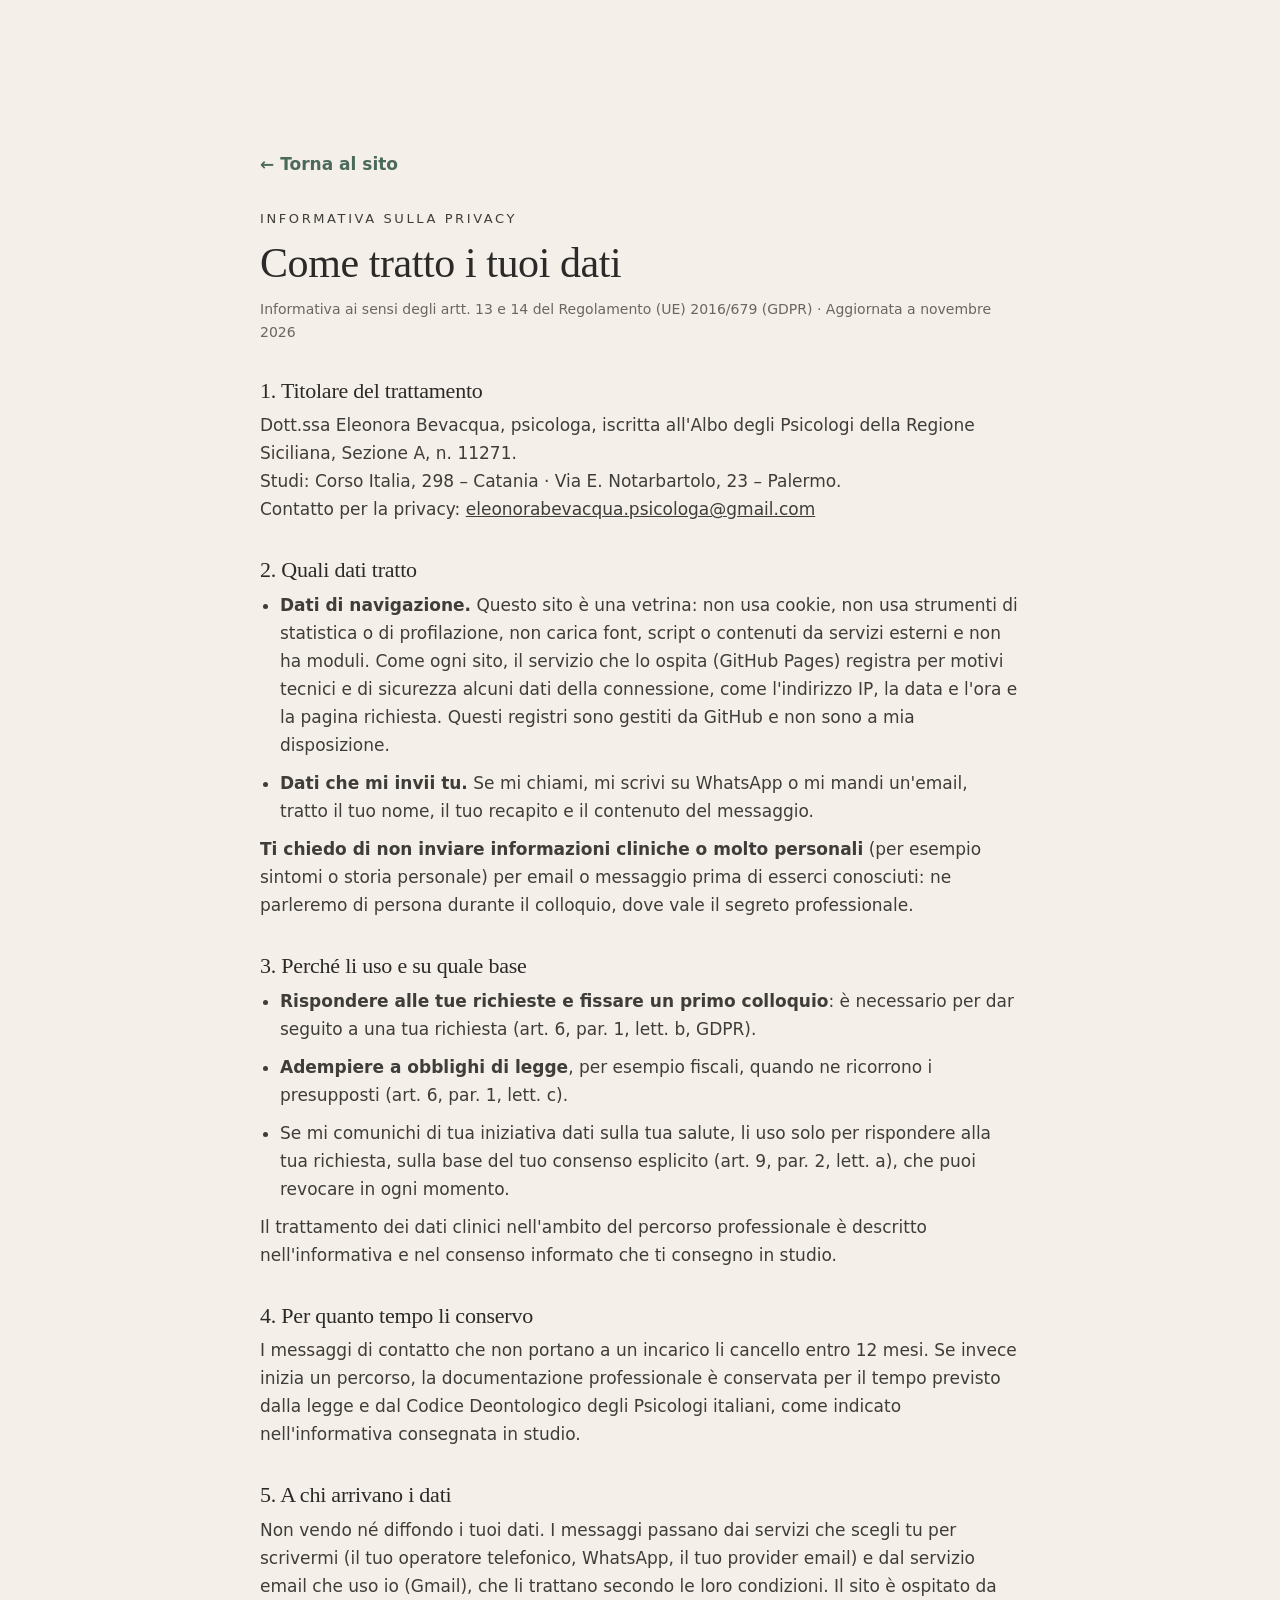
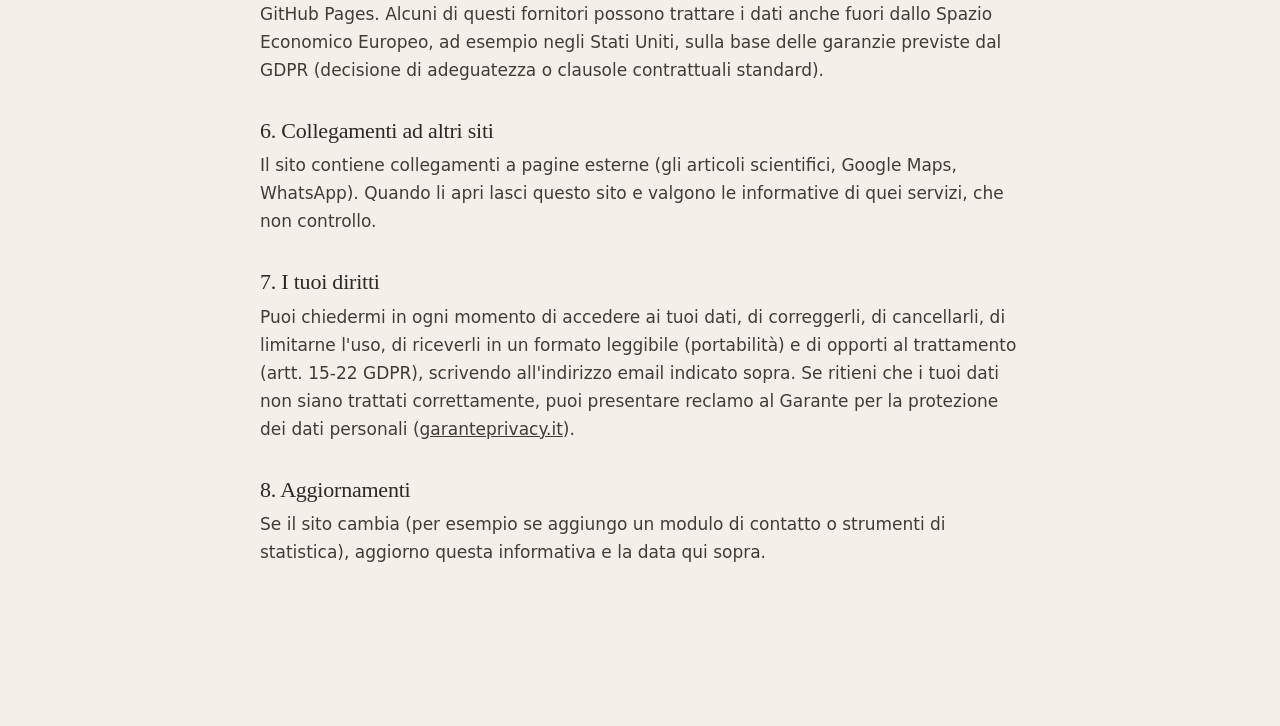
==== privacy.html @ ddfa0902 "Sito vetrina: prima versione (POC) Co-Authored-By: Claude Sonnet 5.5 <noreply@anthropic.com> Claude-" ====
<!DOCTYPE html>
<html lang="it">
<head>
<meta charset="utf-8">
<meta name="viewport" content="width=device-width, initial-scale=1">
<meta name="robots" content="noindex, nofollow">
<title>Informativa sulla privacy · Eleonora Bevacqua</title>
<link rel="icon" href="img/favicon.png" type="image/png">
<link rel="stylesheet" href="style.css">
<style>
.pv{max-width:760px}
.pv h2{font-size:clamp(28px,4vw,42px);margin-bottom:10px}
.pv h3{font-size:22px;margin:34px 0 8px}
.pv p,.pv li{color:#3f3d39;margin-bottom:10px}
.pv ul{padding-left:20px;margin-bottom:10px}
.pv .upd{color:var(--mute);font-size:14px;margin-bottom:26px}
.pv .back{display:inline-block;margin-bottom:30px;text-decoration:none;color:var(--sage-deep);font-weight:600}
</style>
</head>
<body>
<main class="sec"><div class="wrap pv">
<a class="back" href="index.html">← Torna al sito</a>
<p class="eyebrow">Informativa sulla privacy</p>
<h2>Come tratto i tuoi dati</h2>
<p class="upd">Informativa ai sensi degli artt. 13 e 14 del Regolamento (UE) 2016/679 (GDPR) · Aggiornata a novembre 2026</p>

<h3>1. Titolare del trattamento</h3>
<p>Dott.ssa Eleonora Bevacqua, psicologa, iscritta all'Albo degli Psicologi della Regione Siciliana, Sezione A, n. 11271.<br>
Studi: Corso Italia, 298 – Catania · Via E. Notarbartolo, 23 – Palermo.<br>
Contatto per la privacy: <a href="mailto:eleonorabevacqua.psicologa@gmail.com">eleonorabevacqua.psicologa@gmail.com</a></p>

<h3>2. Quali dati tratto</h3>
<ul>
<li><b>Dati di navigazione.</b> Questo sito è una vetrina: non usa cookie, non usa strumenti di statistica o di profilazione, non carica font, script o contenuti da servizi esterni e non ha moduli. Come ogni sito, il servizio che lo ospita (GitHub Pages) registra per motivi tecnici e di sicurezza alcuni dati della connessione, come l'indirizzo IP, la data e l'ora e la pagina richiesta. Questi registri sono gestiti da GitHub e non sono a mia disposizione.</li>
<li><b>Dati che mi invii tu.</b> Se mi chiami, mi scrivi su WhatsApp o mi mandi un'email, tratto il tuo nome, il tuo recapito e il contenuto del messaggio.</li>
</ul>
<p><b>Ti chiedo di non inviare informazioni cliniche o molto personali</b> (per esempio sintomi o storia personale) per email o messaggio prima di esserci conosciuti: ne parleremo di persona durante il colloquio, dove vale il segreto professionale.</p>

<h3>3. Perché li uso e su quale base</h3>
<ul>
<li><b>Rispondere alle tue richieste e fissare un primo colloquio</b>: è necessario per dar seguito a una tua richiesta (art. 6, par. 1, lett. b, GDPR).</li>
<li><b>Adempiere a obblighi di legge</b>, per esempio fiscali, quando ne ricorrono i presupposti (art. 6, par. 1, lett. c).</li>
<li>Se mi comunichi di tua iniziativa dati sulla tua salute, li uso solo per rispondere alla tua richiesta, sulla base del tuo consenso esplicito (art. 9, par. 2, lett. a), che puoi revocare in ogni momento.</li>
</ul>
<p>Il trattamento dei dati clinici nell'ambito del percorso professionale è descritto nell'informativa e nel consenso informato che ti consegno in studio.</p>

<h3>4. Per quanto tempo li conservo</h3>
<p>I messaggi di contatto che non portano a un incarico li cancello entro 12 mesi. Se invece inizia un percorso, la documentazione professionale è conservata per il tempo previsto dalla legge e dal Codice Deontologico degli Psicologi italiani, come indicato nell'informativa consegnata in studio.</p>

<h3>5. A chi arrivano i dati</h3>
<p>Non vendo né diffondo i tuoi dati. I messaggi passano dai servizi che scegli tu per scrivermi (il tuo operatore telefonico, WhatsApp, il tuo provider email) e dal servizio email che uso io (Gmail), che li trattano secondo le loro condizioni. Il sito è ospitato da GitHub Pages. Alcuni di questi fornitori possono trattare i dati anche fuori dallo Spazio Economico Europeo, ad esempio negli Stati Uniti, sulla base delle garanzie previste dal GDPR (decisione di adeguatezza o clausole contrattuali standard).</p>

<h3>6. Collegamenti ad altri siti</h3>
<p>Il sito contiene collegamenti a pagine esterne (gli articoli scientifici, Google Maps, WhatsApp). Quando li apri lasci questo sito e valgono le informative di quei servizi, che non controllo.</p>

<h3>7. I tuoi diritti</h3>
<p>Puoi chiedermi in ogni momento di accedere ai tuoi dati, di correggerli, di cancellarli, di limitarne l'uso, di riceverli in un formato leggibile (portabilità) e di opporti al trattamento (artt. 15-22 GDPR), scrivendo all'indirizzo email indicato sopra. Se ritieni che i tuoi dati non siano trattati correttamente, puoi presentare reclamo al Garante per la protezione dei dati personali (<a href="https://www.garanteprivacy.it" target="_blank" rel="noopener">garanteprivacy.it</a>).</p>

<h3>8. Aggiornamenti</h3>
<p>Se il sito cambia (per esempio se aggiungo un modulo di contatto o strumenti di statistica), aggiorno questa informativa e la data qui sopra.</p>
</div></main>
</body></html>
---- style.css ----
:root{
  --cream:#F4EFE9; --paper:#FBF8F4; --ink:#2B2A28; --mute:#6b675f;
  --sage:#8FAA9C; --sage-deep:#4C6A5C; --sage-soft:#dfe8e2; --clay:#C98B6B;
  --serif:"Iowan Old Style","Palatino Linotype",Palatino,"Book Antiqua",Georgia,serif;
  --sans:system-ui,-apple-system,"Segoe UI",Roboto,"Helvetica Neue",Arial,sans-serif;
  --ease:cubic-bezier(.2,.7,.2,1);
}
*{box-sizing:border-box;margin:0;padding:0}
html{scroll-behavior:smooth;scroll-padding-top:72px}
body{font-family:var(--sans);color:var(--ink);background:var(--cream);line-height:1.65;font-size:17px;-webkit-font-smoothing:antialiased;overflow-x:hidden}
img{max-width:100%;display:block}
a{color:inherit}
h1,h2,h3{font-family:var(--serif);font-weight:500;line-height:1.15;letter-spacing:-.01em}
.wrap{width:min(1120px,92vw);margin:0 auto}
.skip{position:absolute;left:-999px;top:8px;background:var(--ink);color:#fff;padding:8px 14px;border-radius:8px;z-index:200}
.skip:focus{left:8px}

/* barra di avanzamento + badge anteprima */
.progress{position:fixed;inset:0 0 auto 0;height:3px;z-index:120;background:transparent}
.progress i{display:block;height:100%;width:100%;background:var(--sage-deep);transform:scaleX(0);transform-origin:left}
.poc-badge{position:fixed;right:12px;bottom:12px;z-index:110;background:var(--ink);color:#fff;font-size:12px;letter-spacing:.08em;text-transform:uppercase;padding:6px 12px;border-radius:99px;opacity:.82;pointer-events:none}

/* header */
.top{position:fixed;inset:0 0 auto 0;z-index:100;display:flex;align-items:center;justify-content:space-between;padding:14px max(4vw,18px);transition:transform .45s var(--ease),background .3s,box-shadow .3s}
.top::before{content:"";position:absolute;inset:0;z-index:-2;background:rgba(244,239,233,.88);backdrop-filter:blur(12px);-webkit-backdrop-filter:blur(12px);box-shadow:0 1px 0 rgba(43,42,40,.08);opacity:0;transition:opacity .3s}
.top.solid::before{opacity:1}
.top.hide{transform:translateY(-110%)}
.brand{display:flex;align-items:center;gap:12px;text-decoration:none}
.brand img{height:28px;width:auto}
.brand span{display:flex;flex-direction:column;line-height:1.15}
.brand b{font-family:var(--serif);font-weight:500;font-size:18px}
.brand small{font-size:12px;letter-spacing:.14em;text-transform:uppercase;color:var(--mute)}
.nav{display:flex;align-items:center;gap:26px}
.nav a{text-decoration:none;font-size:15px;position:relative;padding:4px 0}
.nav a:not(.cta-mini)::after{content:"";position:absolute;left:0;bottom:0;height:1.5px;width:100%;background:var(--sage-deep);transform:scaleX(0);transform-origin:left;transition:transform .35s var(--ease)}
.nav a:not(.cta-mini):hover::after,.nav a.on::after{transform:scaleX(1)}
.cta-mini{background:var(--ink);color:#fff!important;padding:9px 18px!important;border-radius:99px;transition:background .25s,transform .25s}
.cta-mini:hover{background:var(--sage-deep);transform:translateY(-1px)}
.burger{display:none;background:none;border:0;width:44px;height:44px;position:relative;cursor:pointer}
.burger span{position:absolute;left:10px;right:10px;height:2px;background:var(--ink);border-radius:2px;transition:transform .35s var(--ease),top .35s var(--ease)}
.burger span:nth-child(1){top:18px}.burger span:nth-child(2){top:26px}
.burger[aria-expanded=true] span:nth-child(1){top:22px;transform:rotate(45deg)}
.burger[aria-expanded=true] span:nth-child(2){top:22px;transform:rotate(-45deg)}

/* hero */
.hero{position:relative;min-height:100svh;display:grid;place-items:center;text-align:center;padding:110px 0 80px;overflow:hidden;background:radial-gradient(120% 90% at 50% 0%,#fbf8f4 0%,var(--cream) 60%)}
.blob{position:absolute;border-radius:50%;filter:blur(70px);opacity:.55;will-change:transform}
.b1{width:46vmax;height:46vmax;left:-14vmax;top:-12vmax;background:var(--sage-soft)}
.b2{width:38vmax;height:38vmax;right:-12vmax;top:10vh;background:#f0d9cb}
.b3{width:30vmax;height:30vmax;left:30vw;bottom:-16vmax;background:#d3e0d8}
.hero-in{position:relative;z-index:2;width:min(860px,92vw)}
.logo-stage{position:relative;width:min(560px,80vw);margin:0 auto 26px;color:var(--ink);cursor:pointer;-webkit-tap-highlight-color:transparent}
.logo-svg{display:block;width:100%;height:auto;overflow:visible}
/* tracciamento: ogni linea si disegna da sola, poi le sedie si avvicinano piano */
.logo-svg .ln{stroke-dasharray:1;stroke-dashoffset:1;opacity:0}
.logo-stage.draw .logo-svg .ln{animation:draw 1.5s cubic-bezier(.5,.1,.2,1) forwards}
.logo-stage.draw .logo-svg .shell{animation-delay:.2s}
.logo-stage.draw .logo-svg .legA{animation-delay:.9s}
.logo-stage.draw .logo-svg .rail{animation-delay:1.25s}
.logo-stage.draw .logo-svg .legB{animation-delay:1.45s}
.logo-stage.draw .logo-svg .wave{animation-delay:2.3s;animation-duration:1.4s}
@keyframes draw{0%{opacity:1;stroke-dashoffset:1}100%{opacity:1;stroke-dashoffset:0}}
.logo-svg .chair{transform-box:view-box;will-change:transform}
.logo-svg .dot,.logo-svg .halo{stroke:none;fill:var(--sage-deep);opacity:0;transition:opacity 1.2s ease}
.logo-svg .dot{filter:none}
.logo-svg .halo{fill:var(--sage);fill-opacity:.22}
.logo-stage.live .dot{opacity:1}.logo-stage.live .halo{opacity:1}
.logo-stage:hover .ln{stroke:var(--sage-deep);transition:stroke .5s}
.logo-svg .ln{transition:stroke .5s}
.eyebrow{font-size:13px;letter-spacing:.2em;text-transform:uppercase;color:var(--sage-deep);margin-bottom:14px}
.hero h1{font-size:clamp(40px,7.4vw,84px);margin-bottom:18px}
.hero h1 span{font-style:italic;color:var(--sage-deep)}
.lead{font-size:clamp(17px,2vw,21px);color:var(--mute);max-width:600px;margin:0 auto 32px}
.hero-cta{display:flex;gap:14px;justify-content:center;flex-wrap:wrap}
.btn{display:inline-flex;align-items:center;justify-content:center;gap:8px;padding:14px 26px;border-radius:99px;text-decoration:none;font-size:16px;border:1.5px solid transparent;transition:transform .25s var(--ease),background .25s,color .25s,border-color .25s,box-shadow .25s;cursor:pointer;text-align:center}
.btn:hover{transform:translateY(-2px)}
.btn.primary{background:var(--ink);color:#fff;box-shadow:0 8px 22px -10px rgba(43,42,40,.6)}
.btn.primary:hover{background:var(--sage-deep)}
.btn.ghost{border-color:var(--ink);color:var(--ink)}
.btn.ghost:hover{background:var(--ink);color:#fff}
.btn.wa{background:#2f7d5b;color:#fff}.btn.wa:hover{background:#256548}
.scroll-hint{position:absolute;bottom:22px;left:50%;width:26px;height:42px;margin-left:-13px;border:1.5px solid var(--ink);border-radius:14px;opacity:.5;z-index:2}
.scroll-hint span{position:absolute;left:50%;top:8px;width:3px;height:8px;margin-left:-1.5px;background:var(--ink);border-radius:2px;animation:wheel 1.8s ease-in-out infinite}
@keyframes wheel{0%{transform:translateY(0);opacity:1}70%{transform:translateY(14px);opacity:0}100%{opacity:0}}

/* comparsa iniziale hero */
.rise{opacity:0;transform:translateY(22px)}
.ready .rise{opacity:1;transform:none;transition:opacity .9s ease,transform .9s var(--ease)}
.ready .d1{transition-delay:.9s}.ready .d2{transition-delay:1.05s}.ready .d3{transition-delay:1.2s}.ready .d4{transition-delay:1.35s}

/* sezioni */
.sec{padding:clamp(80px,12vw,150px) 0;position:relative}
.sec h2{font-size:clamp(30px,4.6vw,54px);margin-bottom:22px;max-width:16em}
.sub{color:var(--mute);max-width:560px;margin-bottom:38px}
.two{display:grid;grid-template-columns:1fr 1.25fr;gap:clamp(30px,6vw,90px);align-items:start}
.side{position:sticky;top:120px}
.words{font-size:clamp(20px,2.4vw,28px);line-height:1.55;font-family:var(--serif)}
.words .w{opacity:.22;transition:opacity .35s}
.words .w.on{opacity:1}
/* cornice 3: rettangolo arrotondato con forma morbida salvia sfalsata */
.portrait{position:relative;margin:38px 0 26px;max-width:230px}
.portrait::before{content:"";position:absolute;z-index:0;inset:18px -22px -22px 22px;background:var(--sage-soft);border-radius:60% 40% 55% 45%/50% 60% 40% 50%;transform:translate(14px,14px) scale(.92);opacity:0;transition:transform 1.4s var(--ease) .15s,opacity 1.2s ease .15s}
.portrait.in::before{transform:none;opacity:1}
.ph{position:relative;z-index:1;aspect-ratio:220/270;border-radius:26px;overflow:hidden;background:var(--sage-soft);box-shadow:0 26px 40px -28px rgba(43,42,40,.55)}
.ph img{width:100%;height:100%;object-fit:cover;object-position:50% 20%;transform:scale(1.06);transition:transform 1.6s var(--ease)}
.portrait.in .ph img{transform:scale(1)}
/* variante per il ritratto a mezzo busto (4:5): aggiungere class="portrait half" nell'HTML */
.portrait.half{max-width:340px}
.portrait.half .ph{aspect-ratio:4/5;border-radius:28px}
.portrait.half .ph img{object-position:50% 25%}
.facts{display:grid;grid-template-columns:repeat(3,1fr);gap:18px;margin-top:48px}
.fact{border-top:1.5px solid var(--ink);padding-top:14px}
.fact b{display:block;font-family:var(--serif);font-weight:500;font-size:clamp(34px,4.4vw,54px);line-height:1;color:var(--sage-deep)}
.fact span{font-size:14px;color:var(--mute)}

.areas{background:var(--paper)}
.cards{display:grid;grid-template-columns:repeat(4,1fr);gap:18px;margin-top:40px}
.card{background:var(--cream);border-radius:22px;padding:28px 24px 30px;border:1px solid rgba(43,42,40,.08);transition:transform .4s var(--ease),box-shadow .4s,background .4s;position:relative;overflow:hidden}
.card::before{content:"";position:absolute;inset:auto -30% -50% auto;width:80%;height:80%;border-radius:50%;background:var(--sage-soft);opacity:0;transition:opacity .5s,transform .6s var(--ease);transform:scale(.6)}
.card:hover{transform:translateY(-6px);box-shadow:0 24px 40px -26px rgba(43,42,40,.5)}
.card:hover::before{opacity:.7;transform:scale(1)}
.card>*{position:relative}
.num{font-family:var(--serif);font-style:italic;color:var(--clay);font-size:20px}
.card h3{font-size:24px;margin:30px 0 10px}
.card p{font-size:15.5px;color:var(--mute)}

.how{background:var(--sage-deep);color:#f4efe9}
.how .eyebrow{color:#cfe0d6}
.steps{list-style:none;display:grid;grid-template-columns:repeat(4,1fr);gap:26px;margin-top:50px;position:relative}
.steps::before{content:"";position:absolute;left:0;right:0;top:23px;height:1.5px;background:rgba(244,239,233,.28)}
.steps li{position:relative}
.steps span{display:grid;place-items:center;width:46px;height:46px;border-radius:50%;background:var(--cream);color:var(--sage-deep);font-family:var(--serif);font-size:22px;margin-bottom:22px;position:relative}
.steps h3{font-size:22px;margin-bottom:8px}
.steps p{font-size:15.5px;color:#d8e4dc}

.tl{position:relative;margin-top:50px;padding-left:34px;max-width:820px}
.tl-line{position:absolute;left:6px;top:8px;bottom:8px;width:2px;background:rgba(43,42,40,.12)}
.tl-line i{display:block;width:100%;height:100%;background:var(--sage-deep);transform:scaleY(0);transform-origin:top}
.tl-item{position:relative;padding-bottom:34px}
.tl-item::before{content:"";position:absolute;left:-34px;top:8px;width:14px;height:14px;border-radius:50%;background:var(--cream);border:2px solid var(--sage-deep);transition:background .4s,transform .4s var(--ease)}
.tl-item.in::before{background:var(--sage-deep);transform:scale(1.15)}
.tl time{display:block;font-size:13px;letter-spacing:.16em;text-transform:uppercase;color:var(--clay);margin-bottom:4px}
.tl h3{font-size:clamp(20px,2.4vw,26px);margin-bottom:4px}
.tl p{color:var(--mute);font-size:15.5px}

.research{background:var(--paper)}
.pubs{list-style:none;border-top:1.5px solid var(--ink)}
.pubs li{border-bottom:1px solid rgba(43,42,40,.14)}
.pubs a{display:grid;grid-template-columns:70px 1fr auto;gap:22px;align-items:baseline;padding:22px 6px;text-decoration:none;transition:background .3s,padding .3s var(--ease)}
.pubs a:hover{background:var(--sage-soft);padding-left:18px}
.pubs .y{font-family:var(--serif);font-style:italic;color:var(--clay);font-size:19px}
.pubs .t{font-family:var(--serif);font-size:clamp(17px,1.9vw,21px);line-height:1.35}
.pubs .j{font-size:13px;color:var(--mute);text-align:right;max-width:210px}

.places{display:grid;grid-template-columns:repeat(auto-fit,minmax(250px,1fr));gap:20px;margin-top:40px}
.place{position:relative;display:block;background:var(--paper);border:1px solid rgba(43,42,40,.1);border-radius:24px;padding:34px 30px 32px;text-decoration:none;overflow:hidden;transition:transform .4s var(--ease),box-shadow .4s}
.place:hover{transform:translateY(-5px);box-shadow:0 26px 40px -28px rgba(43,42,40,.55)}
.place h3{font-size:34px;margin:40px 0 4px}
.place p{color:var(--mute)}
.go{display:inline-block;margin-top:20px;color:var(--sage-deep);font-weight:600;transition:transform .3s var(--ease)}
.place:hover .go{transform:translateX(6px)}
.pin{position:absolute;top:30px;left:30px;width:20px;height:20px;border-radius:50% 50% 50% 0;transform:rotate(-45deg);background:var(--clay)}
.pin::after{content:"";position:absolute;inset:6px;border-radius:50%;background:var(--paper)}
.pin.online{border-radius:50%;transform:none;background:none;border:3px solid var(--clay)}
.pin.online::after{inset:3px;background:var(--clay)}
.go.off{color:var(--mute);font-weight:500}
.place:hover .go.off{transform:none}

.contact{text-align:center;background:radial-gradient(90% 90% at 50% 100%,var(--sage-soft),var(--cream))}
.contact h2,.contact .sub{margin-left:auto;margin-right:auto}
.contact-btns{display:flex;flex-wrap:wrap;gap:14px;justify-content:center}
.note{margin-top:34px;font-size:14px;color:var(--mute)}

.foot{background:var(--ink);color:#d7d3cb;padding:46px 0;font-size:14px}
.foot .wrap{display:grid;gap:12px;justify-items:center;text-align:center}
.foot-brand{display:flex;align-items:center;gap:14px;text-align:left;margin-bottom:6px}
.foot-brand img{filter:invert(1);opacity:.85}
.foot-brand b{display:block;font-family:var(--serif);font-weight:500;font-size:20px;color:#fff}
.foot a{color:#fff}
.todo{background:#c98b6b;color:#fff;padding:0 6px;border-radius:4px}

/* reveal */
.reveal{opacity:0;transform:translateY(34px);transition:opacity .9s ease,transform .9s var(--ease)}
.reveal.in{opacity:1;transform:none}
.cards .reveal:nth-child(2),.steps .reveal:nth-child(2),.facts .reveal:nth-child(2){transition-delay:.1s}
.cards .reveal:nth-child(3),.steps .reveal:nth-child(3),.facts .reveal:nth-child(3){transition-delay:.2s}
.cards .reveal:nth-child(4),.steps .reveal:nth-child(4){transition-delay:.3s}

/* tablet e telefono */
@media(max-width:980px){
  .cards{grid-template-columns:repeat(2,1fr)}
  .steps{grid-template-columns:repeat(2,1fr);row-gap:40px}.steps::before{display:none}
  .two{grid-template-columns:1fr}.side{position:static}
}
@media(max-width:820px){
  .burger{display:block}
  .nav{position:fixed;inset:0;background:var(--cream);flex-direction:column;justify-content:center;gap:22px;font-size:22px;transform:translateY(-100%);transition:transform .5s var(--ease);z-index:-1}
  .nav a{font-size:24px;font-family:var(--serif)}
  .nav.open{transform:none}
  .nav.open~.burger{position:relative;z-index:2}
  .top.hide{transform:none}
}
@media(max-width:620px){
  body{font-size:16.5px}
  .cards{grid-template-columns:1fr}
  .steps{grid-template-columns:1fr}
  .facts{grid-template-columns:1fr 1fr 1fr;gap:10px}
  .fact span{font-size:12.5px}
  .pubs a{grid-template-columns:1fr;gap:6px}.pubs .j{text-align:left;max-width:none}
  .brand small{display:none}
  .btn{width:100%}
  .hero-cta,.contact-btns{flex-direction:column;align-items:stretch}
  .poc-badge{bottom:8px;right:8px}
}

/* riduci movimento */
@media(prefers-reduced-motion:reduce){
  *{animation:none!important;transition-duration:.01ms!important;transition-delay:0s!important;scroll-behavior:auto!important}
  .rise,.reveal{opacity:1!important;transform:none!important}
  .logo-svg .ln{stroke-dashoffset:0!important;opacity:1!important}
  .words .w{opacity:1!important}
  .tl-line i,.progress i{transform:none!important}
}
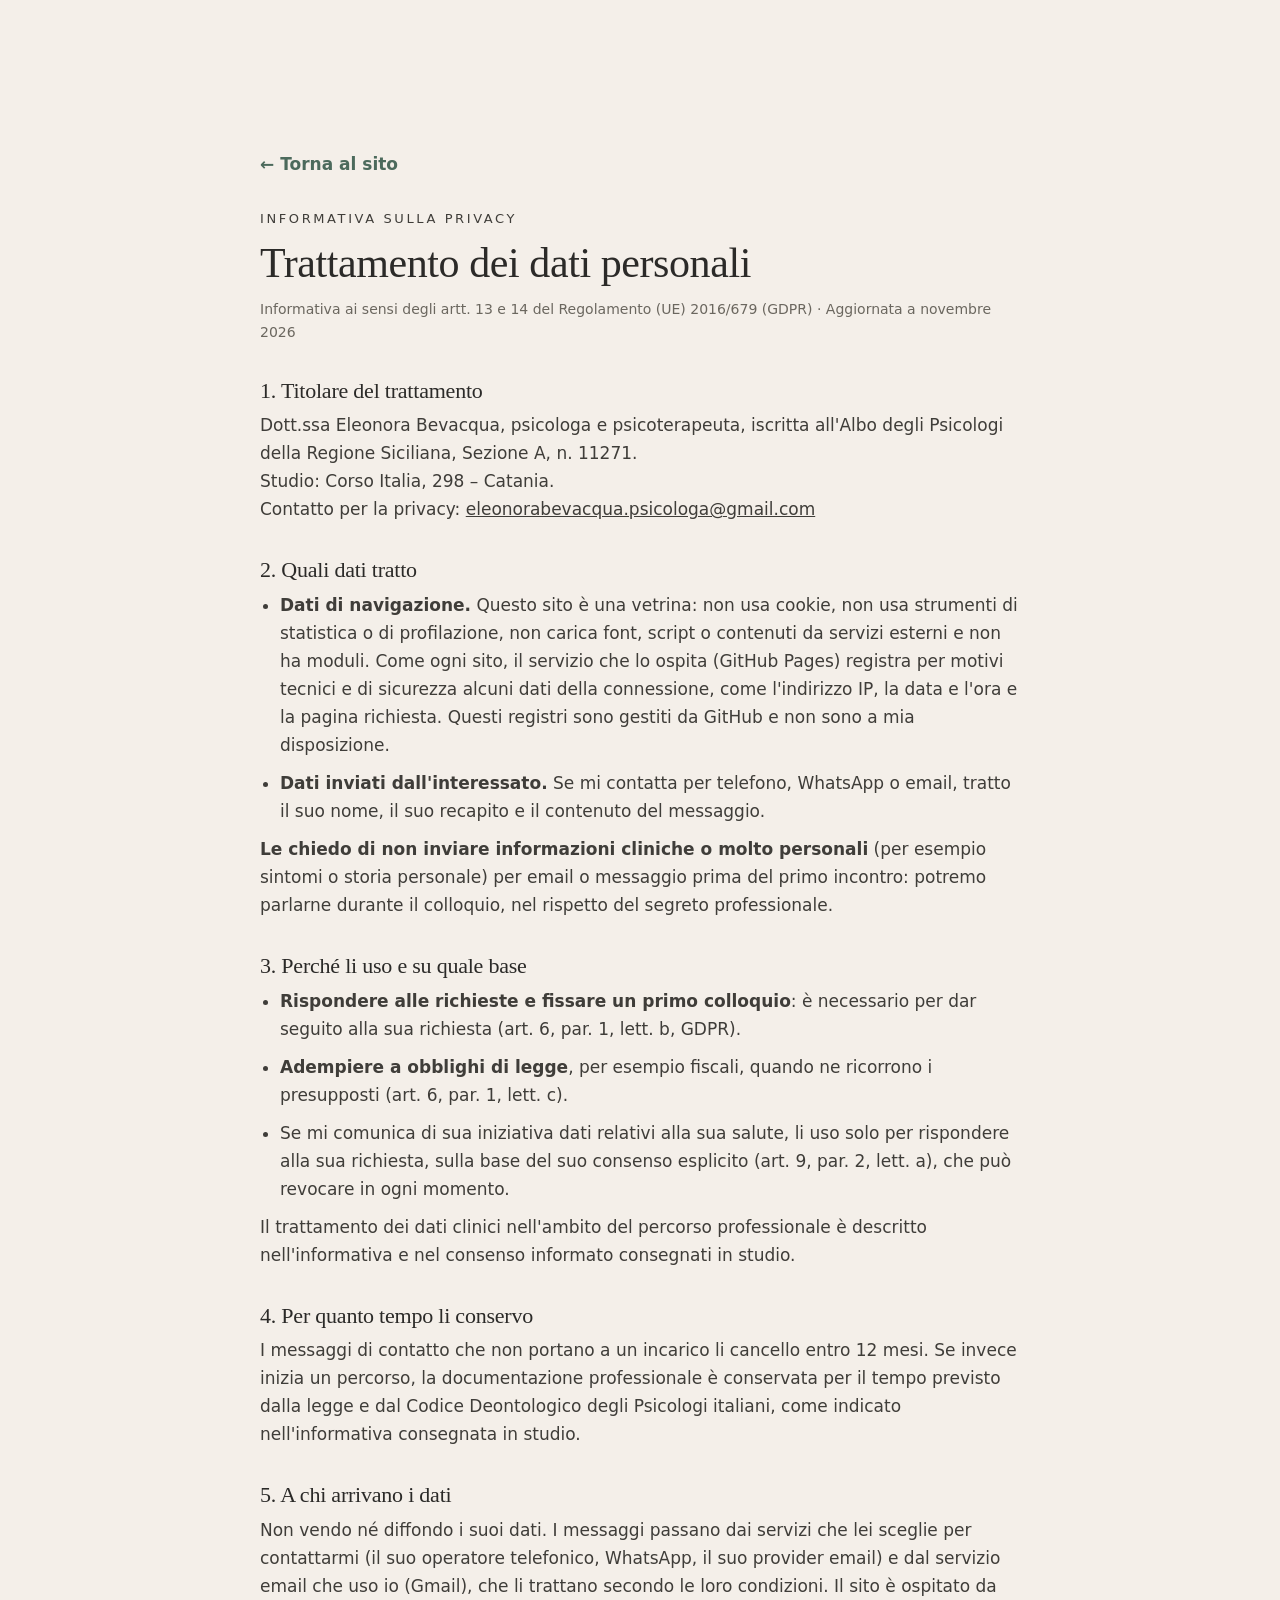
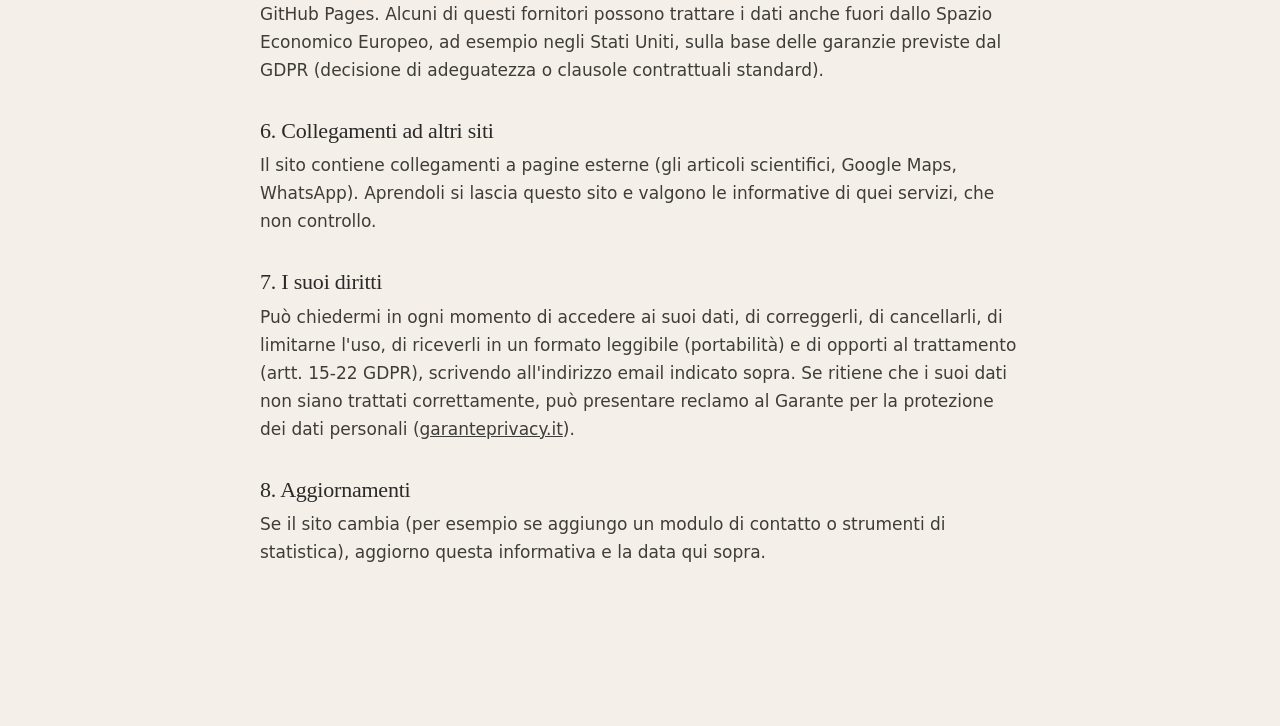
==== commit 0223db5a: "Revisione richiesta dalla dottoressa: registro formale, titoli, aree espandibili, percorso in ordine" ====
--- a/privacy.html
+++ b/privacy.html
@@ -21,40 +21,40 @@
 <main class="sec"><div class="wrap pv">
 <a class="back" href="index.html">← Torna al sito</a>
 <p class="eyebrow">Informativa sulla privacy</p>
-<h2>Come tratto i tuoi dati</h2>
+<h2>Trattamento dei dati personali</h2>
 <p class="upd">Informativa ai sensi degli artt. 13 e 14 del Regolamento (UE) 2016/679 (GDPR) · Aggiornata a novembre 2026</p>
 
 <h3>1. Titolare del trattamento</h3>
-<p>Dott.ssa Eleonora Bevacqua, psicologa, iscritta all'Albo degli Psicologi della Regione Siciliana, Sezione A, n. 11271.<br>
-Studi: Corso Italia, 298 – Catania · Via E. Notarbartolo, 23 – Palermo.<br>
+<p>Dott.ssa Eleonora Bevacqua, psicologa e psicoterapeuta, iscritta all'Albo degli Psicologi della Regione Siciliana, Sezione A, n. 11271.<br>
+Studio: Corso Italia, 298 – Catania.<br>
 Contatto per la privacy: <a href="mailto:eleonorabevacqua.psicologa@gmail.com">eleonorabevacqua.psicologa@gmail.com</a></p>
 
 <h3>2. Quali dati tratto</h3>
 <ul>
 <li><b>Dati di navigazione.</b> Questo sito è una vetrina: non usa cookie, non usa strumenti di statistica o di profilazione, non carica font, script o contenuti da servizi esterni e non ha moduli. Come ogni sito, il servizio che lo ospita (GitHub Pages) registra per motivi tecnici e di sicurezza alcuni dati della connessione, come l'indirizzo IP, la data e l'ora e la pagina richiesta. Questi registri sono gestiti da GitHub e non sono a mia disposizione.</li>
-<li><b>Dati che mi invii tu.</b> Se mi chiami, mi scrivi su WhatsApp o mi mandi un'email, tratto il tuo nome, il tuo recapito e il contenuto del messaggio.</li>
+<li><b>Dati inviati dall'interessato.</b> Se mi contatta per telefono, WhatsApp o email, tratto il suo nome, il suo recapito e il contenuto del messaggio.</li>
 </ul>
-<p><b>Ti chiedo di non inviare informazioni cliniche o molto personali</b> (per esempio sintomi o storia personale) per email o messaggio prima di esserci conosciuti: ne parleremo di persona durante il colloquio, dove vale il segreto professionale.</p>
+<p><b>Le chiedo di non inviare informazioni cliniche o molto personali</b> (per esempio sintomi o storia personale) per email o messaggio prima del primo incontro: potremo parlarne durante il colloquio, nel rispetto del segreto professionale.</p>
 
 <h3>3. Perché li uso e su quale base</h3>
 <ul>
-<li><b>Rispondere alle tue richieste e fissare un primo colloquio</b>: è necessario per dar seguito a una tua richiesta (art. 6, par. 1, lett. b, GDPR).</li>
+<li><b>Rispondere alle richieste e fissare un primo colloquio</b>: è necessario per dar seguito alla sua richiesta (art. 6, par. 1, lett. b, GDPR).</li>
 <li><b>Adempiere a obblighi di legge</b>, per esempio fiscali, quando ne ricorrono i presupposti (art. 6, par. 1, lett. c).</li>
-<li>Se mi comunichi di tua iniziativa dati sulla tua salute, li uso solo per rispondere alla tua richiesta, sulla base del tuo consenso esplicito (art. 9, par. 2, lett. a), che puoi revocare in ogni momento.</li>
+<li>Se mi comunica di sua iniziativa dati relativi alla sua salute, li uso solo per rispondere alla sua richiesta, sulla base del suo consenso esplicito (art. 9, par. 2, lett. a), che può revocare in ogni momento.</li>
 </ul>
-<p>Il trattamento dei dati clinici nell'ambito del percorso professionale è descritto nell'informativa e nel consenso informato che ti consegno in studio.</p>
+<p>Il trattamento dei dati clinici nell'ambito del percorso professionale è descritto nell'informativa e nel consenso informato consegnati in studio.</p>
 
 <h3>4. Per quanto tempo li conservo</h3>
 <p>I messaggi di contatto che non portano a un incarico li cancello entro 12 mesi. Se invece inizia un percorso, la documentazione professionale è conservata per il tempo previsto dalla legge e dal Codice Deontologico degli Psicologi italiani, come indicato nell'informativa consegnata in studio.</p>
 
 <h3>5. A chi arrivano i dati</h3>
-<p>Non vendo né diffondo i tuoi dati. I messaggi passano dai servizi che scegli tu per scrivermi (il tuo operatore telefonico, WhatsApp, il tuo provider email) e dal servizio email che uso io (Gmail), che li trattano secondo le loro condizioni. Il sito è ospitato da GitHub Pages. Alcuni di questi fornitori possono trattare i dati anche fuori dallo Spazio Economico Europeo, ad esempio negli Stati Uniti, sulla base delle garanzie previste dal GDPR (decisione di adeguatezza o clausole contrattuali standard).</p>
+<p>Non vendo né diffondo i suoi dati. I messaggi passano dai servizi che lei sceglie per contattarmi (il suo operatore telefonico, WhatsApp, il suo provider email) e dal servizio email che uso io (Gmail), che li trattano secondo le loro condizioni. Il sito è ospitato da GitHub Pages. Alcuni di questi fornitori possono trattare i dati anche fuori dallo Spazio Economico Europeo, ad esempio negli Stati Uniti, sulla base delle garanzie previste dal GDPR (decisione di adeguatezza o clausole contrattuali standard).</p>
 
 <h3>6. Collegamenti ad altri siti</h3>
-<p>Il sito contiene collegamenti a pagine esterne (gli articoli scientifici, Google Maps, WhatsApp). Quando li apri lasci questo sito e valgono le informative di quei servizi, che non controllo.</p>
+<p>Il sito contiene collegamenti a pagine esterne (gli articoli scientifici, Google Maps, WhatsApp). Aprendoli si lascia questo sito e valgono le informative di quei servizi, che non controllo.</p>
 
-<h3>7. I tuoi diritti</h3>
-<p>Puoi chiedermi in ogni momento di accedere ai tuoi dati, di correggerli, di cancellarli, di limitarne l'uso, di riceverli in un formato leggibile (portabilità) e di opporti al trattamento (artt. 15-22 GDPR), scrivendo all'indirizzo email indicato sopra. Se ritieni che i tuoi dati non siano trattati correttamente, puoi presentare reclamo al Garante per la protezione dei dati personali (<a href="https://www.garanteprivacy.it" target="_blank" rel="noopener">garanteprivacy.it</a>).</p>
+<h3>7. I suoi diritti</h3>
+<p>Può chiedermi in ogni momento di accedere ai suoi dati, di correggerli, di cancellarli, di limitarne l'uso, di riceverli in un formato leggibile (portabilità) e di opporti al trattamento (artt. 15-22 GDPR), scrivendo all'indirizzo email indicato sopra. Se ritiene che i suoi dati non siano trattati correttamente, può presentare reclamo al Garante per la protezione dei dati personali (<a href="https://www.garanteprivacy.it" target="_blank" rel="noopener">garanteprivacy.it</a>).</p>
 
 <h3>8. Aggiornamenti</h3>
 <p>Se il sito cambia (per esempio se aggiungo un modulo di contatto o strumenti di statistica), aggiorno questa informativa e la data qui sopra.</p>
--- a/style.css
+++ b/style.css
@@ -18,7 +18,7 @@
 /* barra di avanzamento + badge anteprima */
 .progress{position:fixed;inset:0 0 auto 0;height:3px;z-index:120;background:transparent}
 .progress i{display:block;height:100%;width:100%;background:var(--sage-deep);transform:scaleX(0);transform-origin:left}
-.poc-badge{position:fixed;right:12px;bottom:12px;z-index:110;background:var(--ink);color:#fff;font-size:12px;letter-spacing:.08em;text-transform:uppercase;padding:6px 12px;border-radius:99px;opacity:.82;pointer-events:none}
+.poc-badge{position:fixed;left:12px;bottom:12px;z-index:110;background:var(--ink);color:#fff;font-size:12px;letter-spacing:.08em;text-transform:uppercase;padding:6px 12px;border-radius:99px;opacity:.82;pointer-events:none}
 
 /* header */
 .top{position:fixed;inset:0 0 auto 0;z-index:100;display:flex;align-items:center;justify-content:space-between;padding:14px max(4vw,18px);transition:transform .45s var(--ease),background .3s,box-shadow .3s}
@@ -114,14 +114,14 @@
 .fact span{font-size:14px;color:var(--mute)}
 
 .areas{background:var(--paper)}
-.cards{display:grid;grid-template-columns:repeat(4,1fr);gap:18px;margin-top:40px}
+.cards{display:grid;grid-template-columns:repeat(2,1fr);gap:20px;margin-top:40px;align-items:start}
 .card{background:var(--cream);border-radius:22px;padding:28px 24px 30px;border:1px solid rgba(43,42,40,.08);transition:transform .4s var(--ease),box-shadow .4s,background .4s;position:relative;overflow:hidden}
 .card::before{content:"";position:absolute;inset:auto -30% -50% auto;width:80%;height:80%;border-radius:50%;background:var(--sage-soft);opacity:0;transition:opacity .5s,transform .6s var(--ease);transform:scale(.6)}
 .card:hover{transform:translateY(-6px);box-shadow:0 24px 40px -26px rgba(43,42,40,.5)}
 .card:hover::before{opacity:.7;transform:scale(1)}
 .card>*{position:relative}
 .num{font-family:var(--serif);font-style:italic;color:var(--clay);font-size:20px}
-.card h3{font-size:24px;margin:30px 0 10px}
+.card h3{font-size:clamp(22px,2.3vw,27px);margin:22px 0 10px}
 .card p{font-size:15.5px;color:var(--mute)}
 
 .how{background:var(--sage-deep);color:#f4efe9}
@@ -179,6 +179,47 @@
 .foot a{color:#fff}
 .todo{background:#c98b6b;color:#fff;padding:0 6px;border-radius:4px}
 
+/* schede: dettaglio espandibile */
+.card details{margin-top:18px;border-top:1px solid rgba(43,42,40,.12);padding-top:14px}
+.card summary{list-style:none;cursor:pointer;display:inline-flex;align-items:center;gap:10px;font-weight:600;color:var(--sage-deep);font-size:15px}
+.card summary::-webkit-details-marker{display:none}
+.card summary::after{content:"";width:9px;height:9px;border-right:2px solid currentColor;border-bottom:2px solid currentColor;transform:translateY(-3px) rotate(45deg);transition:transform .35s var(--ease)}
+.card details[open] summary::after{transform:translateY(2px) rotate(-135deg)}
+.card details[open] summary{color:var(--ink)}
+.card summary:focus-visible{outline:2px solid var(--sage-deep);outline-offset:4px;border-radius:4px}
+.card .more{padding-top:12px;animation:open .45s var(--ease)}
+.card .more p{color:var(--ink);opacity:.85;margin-bottom:10px}
+@keyframes open{from{opacity:0;transform:translateY(-6px)}to{opacity:1;transform:none}}
+
+/* chi sono: esperienze */
+.exp{margin-top:40px}
+.exp h3{font-size:21px;margin-bottom:16px}
+.exp ul{list-style:none;display:grid;gap:14px;margin-bottom:18px}
+.exp li{position:relative;padding-left:22px;color:var(--mute);font-size:16px}
+.exp li::before{content:"";position:absolute;left:0;top:.62em;width:9px;height:9px;border-radius:50%;background:var(--sage)}
+.exp li b{color:var(--ink);font-weight:600}
+.exp p{color:var(--mute);font-size:16px}
+
+/* pubblicazione senza link */
+.pubs .nolink{display:grid;grid-template-columns:70px 1fr auto;gap:22px;align-items:baseline;padding:22px 6px}
+
+/* galleria dello studio */
+.gallery{display:grid;grid-template-columns:repeat(3,1fr);gap:16px;margin-top:40px}
+.gallery figure{border-radius:22px;overflow:hidden;aspect-ratio:3/4;background:var(--sage-soft);box-shadow:0 24px 40px -30px rgba(43,42,40,.55)}
+.gallery img{width:100%;height:100%;object-fit:cover;transition:transform 1.2s var(--ease)}
+.gallery figure:hover img{transform:scale(1.04)}
+.gallery .reveal:nth-child(2){transition-delay:.1s}.gallery .reveal:nth-child(3){transition-delay:.2s}
+
+/* torna su */
+.to-top{position:fixed;right:18px;bottom:18px;z-index:115;width:48px;height:48px;border-radius:50%;display:grid;place-items:center;background:var(--ink);color:#fff;box-shadow:0 10px 24px -10px rgba(43,42,40,.6);opacity:0;transform:translateY(16px);pointer-events:none;transition:opacity .35s,transform .35s var(--ease),background .25s}
+.to-top.show{opacity:1;transform:none;pointer-events:auto}
+.to-top:hover{background:var(--sage-deep)}
+.to-top:focus-visible{outline:2px solid var(--sage-deep);outline-offset:3px}
+
+/* titoli professionali: niente maiuscolo forzato, PhD resta PhD */
+.titoli{text-transform:none!important;letter-spacing:.06em!important}
+.eyebrow.titoli{font-size:16px}
+
 /* reveal */
 .reveal{opacity:0;transform:translateY(34px);transition:opacity .9s ease,transform .9s var(--ease)}
 .reveal.in{opacity:1;transform:none}
@@ -188,11 +229,11 @@
 
 /* tablet e telefono */
 @media(max-width:980px){
-  .cards{grid-template-columns:repeat(2,1fr)}
   .steps{grid-template-columns:repeat(2,1fr);row-gap:40px}.steps::before{display:none}
   .two{grid-template-columns:1fr}.side{position:static}
 }
 @media(max-width:820px){
+  .cards{grid-template-columns:1fr}
   .burger{display:block}
   .nav{position:fixed;inset:0;background:var(--cream);flex-direction:column;justify-content:center;gap:22px;font-size:22px;transform:translateY(-100%);transition:transform .5s var(--ease);z-index:-1}
   .nav a{font-size:24px;font-family:var(--serif)}
@@ -202,15 +243,17 @@
 }
 @media(max-width:620px){
   body{font-size:16.5px}
-  .cards{grid-template-columns:1fr}
   .steps{grid-template-columns:1fr}
   .facts{grid-template-columns:1fr 1fr 1fr;gap:10px}
   .fact span{font-size:12.5px}
-  .pubs a{grid-template-columns:1fr;gap:6px}.pubs .j{text-align:left;max-width:none}
+  .pubs a,.pubs .nolink{grid-template-columns:1fr;gap:6px}
+  .gallery{grid-template-columns:none;grid-auto-flow:column;grid-auto-columns:78%;overflow-x:auto;scroll-snap-type:x mandatory;padding-bottom:10px}.gallery figure{scroll-snap-align:start}
+  .cards{grid-template-columns:1fr}
+  .to-top{right:12px;bottom:12px;width:44px;height:44px}.pubs .j{text-align:left;max-width:none}
   .brand small{display:none}
   .btn{width:100%}
   .hero-cta,.contact-btns{flex-direction:column;align-items:stretch}
-  .poc-badge{bottom:8px;right:8px}
+  .poc-badge{bottom:8px;left:8px}
 }
 
 /* riduci movimento */
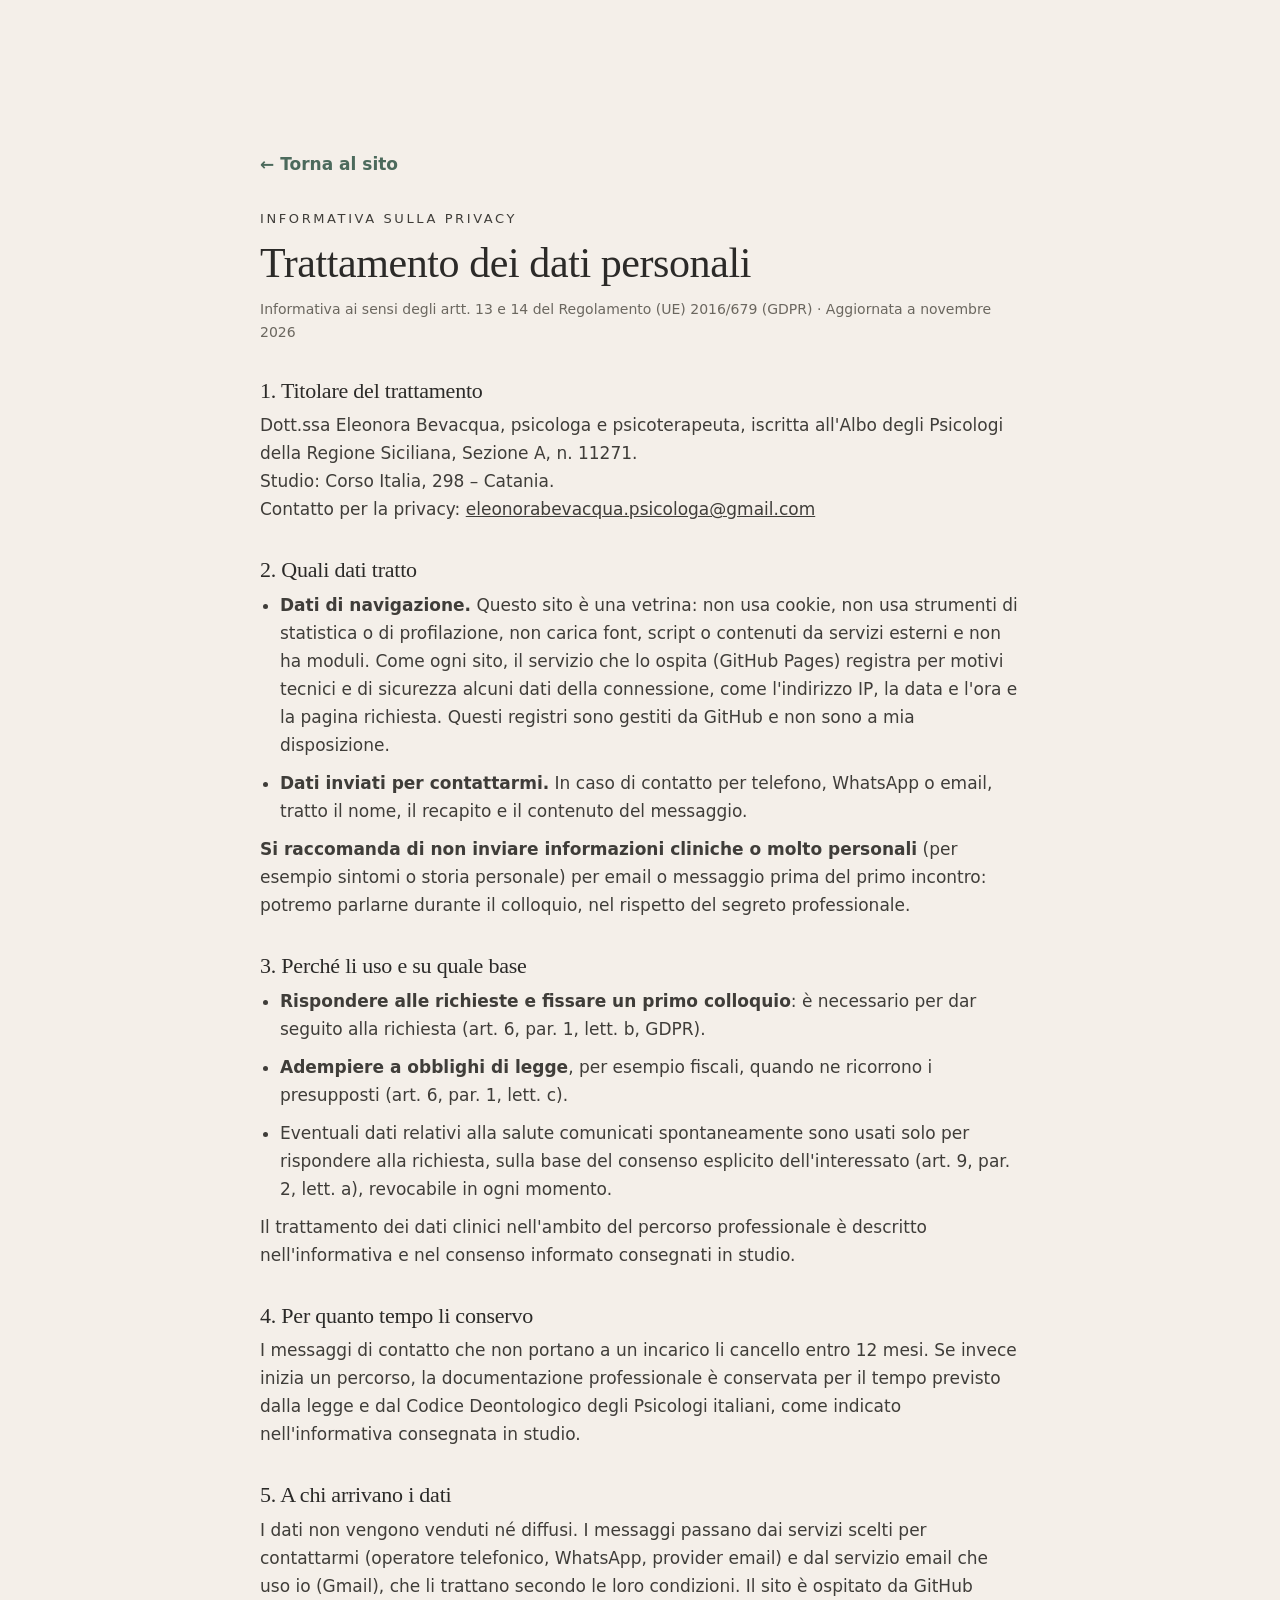
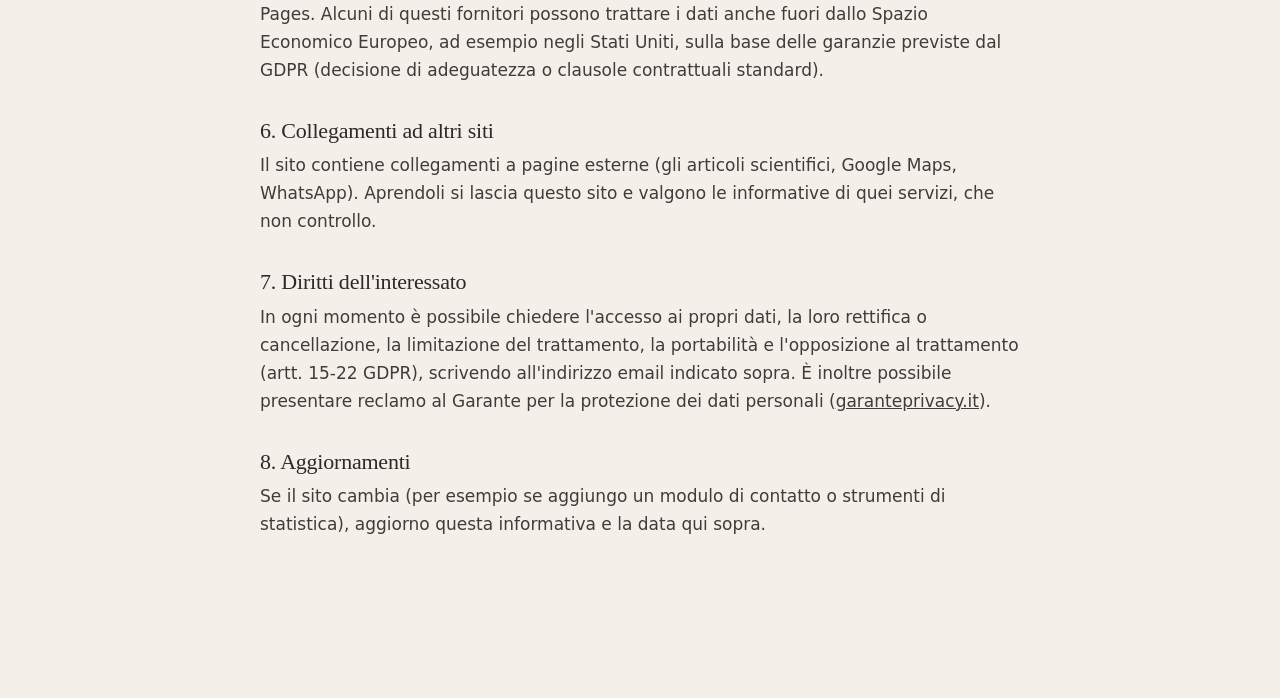
==== commit 53070817: "Seconda revisione: tono formale ma non tutto al lei, 11 pubblicazioni come da CV, attività didattica" ====
--- a/privacy.html
+++ b/privacy.html
@@ -32,15 +32,15 @@
 <h3>2. Quali dati tratto</h3>
 <ul>
 <li><b>Dati di navigazione.</b> Questo sito è una vetrina: non usa cookie, non usa strumenti di statistica o di profilazione, non carica font, script o contenuti da servizi esterni e non ha moduli. Come ogni sito, il servizio che lo ospita (GitHub Pages) registra per motivi tecnici e di sicurezza alcuni dati della connessione, come l'indirizzo IP, la data e l'ora e la pagina richiesta. Questi registri sono gestiti da GitHub e non sono a mia disposizione.</li>
-<li><b>Dati inviati dall'interessato.</b> Se mi contatta per telefono, WhatsApp o email, tratto il suo nome, il suo recapito e il contenuto del messaggio.</li>
+<li><b>Dati inviati per contattarmi.</b> In caso di contatto per telefono, WhatsApp o email, tratto il nome, il recapito e il contenuto del messaggio.</li>
 </ul>
-<p><b>Le chiedo di non inviare informazioni cliniche o molto personali</b> (per esempio sintomi o storia personale) per email o messaggio prima del primo incontro: potremo parlarne durante il colloquio, nel rispetto del segreto professionale.</p>
+<p><b>Si raccomanda di non inviare informazioni cliniche o molto personali</b> (per esempio sintomi o storia personale) per email o messaggio prima del primo incontro: potremo parlarne durante il colloquio, nel rispetto del segreto professionale.</p>
 
 <h3>3. Perché li uso e su quale base</h3>
 <ul>
-<li><b>Rispondere alle richieste e fissare un primo colloquio</b>: è necessario per dar seguito alla sua richiesta (art. 6, par. 1, lett. b, GDPR).</li>
+<li><b>Rispondere alle richieste e fissare un primo colloquio</b>: è necessario per dar seguito alla richiesta (art. 6, par. 1, lett. b, GDPR).</li>
 <li><b>Adempiere a obblighi di legge</b>, per esempio fiscali, quando ne ricorrono i presupposti (art. 6, par. 1, lett. c).</li>
-<li>Se mi comunica di sua iniziativa dati relativi alla sua salute, li uso solo per rispondere alla sua richiesta, sulla base del suo consenso esplicito (art. 9, par. 2, lett. a), che può revocare in ogni momento.</li>
+<li>Eventuali dati relativi alla salute comunicati spontaneamente sono usati solo per rispondere alla richiesta, sulla base del consenso esplicito dell'interessato (art. 9, par. 2, lett. a), revocabile in ogni momento.</li>
 </ul>
 <p>Il trattamento dei dati clinici nell'ambito del percorso professionale è descritto nell'informativa e nel consenso informato consegnati in studio.</p>
 
@@ -48,13 +48,13 @@
 <p>I messaggi di contatto che non portano a un incarico li cancello entro 12 mesi. Se invece inizia un percorso, la documentazione professionale è conservata per il tempo previsto dalla legge e dal Codice Deontologico degli Psicologi italiani, come indicato nell'informativa consegnata in studio.</p>
 
 <h3>5. A chi arrivano i dati</h3>
-<p>Non vendo né diffondo i suoi dati. I messaggi passano dai servizi che lei sceglie per contattarmi (il suo operatore telefonico, WhatsApp, il suo provider email) e dal servizio email che uso io (Gmail), che li trattano secondo le loro condizioni. Il sito è ospitato da GitHub Pages. Alcuni di questi fornitori possono trattare i dati anche fuori dallo Spazio Economico Europeo, ad esempio negli Stati Uniti, sulla base delle garanzie previste dal GDPR (decisione di adeguatezza o clausole contrattuali standard).</p>
+<p>I dati non vengono venduti né diffusi. I messaggi passano dai servizi scelti per contattarmi (operatore telefonico, WhatsApp, provider email) e dal servizio email che uso io (Gmail), che li trattano secondo le loro condizioni. Il sito è ospitato da GitHub Pages. Alcuni di questi fornitori possono trattare i dati anche fuori dallo Spazio Economico Europeo, ad esempio negli Stati Uniti, sulla base delle garanzie previste dal GDPR (decisione di adeguatezza o clausole contrattuali standard).</p>
 
 <h3>6. Collegamenti ad altri siti</h3>
 <p>Il sito contiene collegamenti a pagine esterne (gli articoli scientifici, Google Maps, WhatsApp). Aprendoli si lascia questo sito e valgono le informative di quei servizi, che non controllo.</p>
 
-<h3>7. I suoi diritti</h3>
-<p>Può chiedermi in ogni momento di accedere ai suoi dati, di correggerli, di cancellarli, di limitarne l'uso, di riceverli in un formato leggibile (portabilità) e di opporti al trattamento (artt. 15-22 GDPR), scrivendo all'indirizzo email indicato sopra. Se ritiene che i suoi dati non siano trattati correttamente, può presentare reclamo al Garante per la protezione dei dati personali (<a href="https://www.garanteprivacy.it" target="_blank" rel="noopener">garanteprivacy.it</a>).</p>
+<h3>7. Diritti dell'interessato</h3>
+<p>In ogni momento è possibile chiedere l'accesso ai propri dati, la loro rettifica o cancellazione, la limitazione del trattamento, la portabilità e l'opposizione al trattamento (artt. 15-22 GDPR), scrivendo all'indirizzo email indicato sopra. È inoltre possibile presentare reclamo al Garante per la protezione dei dati personali (<a href="https://www.garanteprivacy.it" target="_blank" rel="noopener">garanteprivacy.it</a>).</p>
 
 <h3>8. Aggiornamenti</h3>
 <p>Se il sito cambia (per esempio se aggiungo un modulo di contatto o strumenti di statistica), aggiorno questa informativa e la data qui sopra.</p>
--- a/style.css
+++ b/style.css
@@ -203,6 +203,17 @@
 /* pubblicazione senza link */
 .pubs .nolink{display:grid;grid-template-columns:70px 1fr auto;gap:22px;align-items:baseline;padding:22px 6px}
 
+/* attività didattica (sotto la timeline) */
+.didattica{max-width:820px;margin-top:20px;background:var(--paper);border:1px solid rgba(43,42,40,.08);border-radius:22px;padding:26px 28px}
+.didattica h3{font-size:22px;margin-bottom:14px}
+.didattica ul{list-style:none;display:grid;gap:14px}
+.didattica li{display:grid;grid-template-columns:120px 1fr;gap:16px;align-items:baseline}
+.didattica time{font-size:13px;letter-spacing:.16em;text-transform:uppercase;color:var(--clay)}
+.didattica p{color:var(--mute);font-size:15.5px}
+.didattica b{color:var(--ink);font-weight:600}
+.pubs .nolink .y{font-size:17px}
+.pubs a .j::after{content:" ↗";color:var(--sage-deep)}
+
 /* galleria dello studio */
 .gallery{display:grid;grid-template-columns:repeat(3,1fr);gap:16px;margin-top:40px}
 .gallery figure{border-radius:22px;overflow:hidden;aspect-ratio:3/4;background:var(--sage-soft);box-shadow:0 24px 40px -30px rgba(43,42,40,.55)}
@@ -247,6 +258,7 @@
   .facts{grid-template-columns:1fr 1fr 1fr;gap:10px}
   .fact span{font-size:12.5px}
   .pubs a,.pubs .nolink{grid-template-columns:1fr;gap:6px}
+  .didattica li{grid-template-columns:1fr;gap:4px}
   .gallery{grid-template-columns:none;grid-auto-flow:column;grid-auto-columns:78%;overflow-x:auto;scroll-snap-type:x mandatory;padding-bottom:10px}.gallery figure{scroll-snap-align:start}
   .cards{grid-template-columns:1fr}
   .to-top{right:12px;bottom:12px;width:44px;height:44px}.pubs .j{text-align:left;max-width:none}
